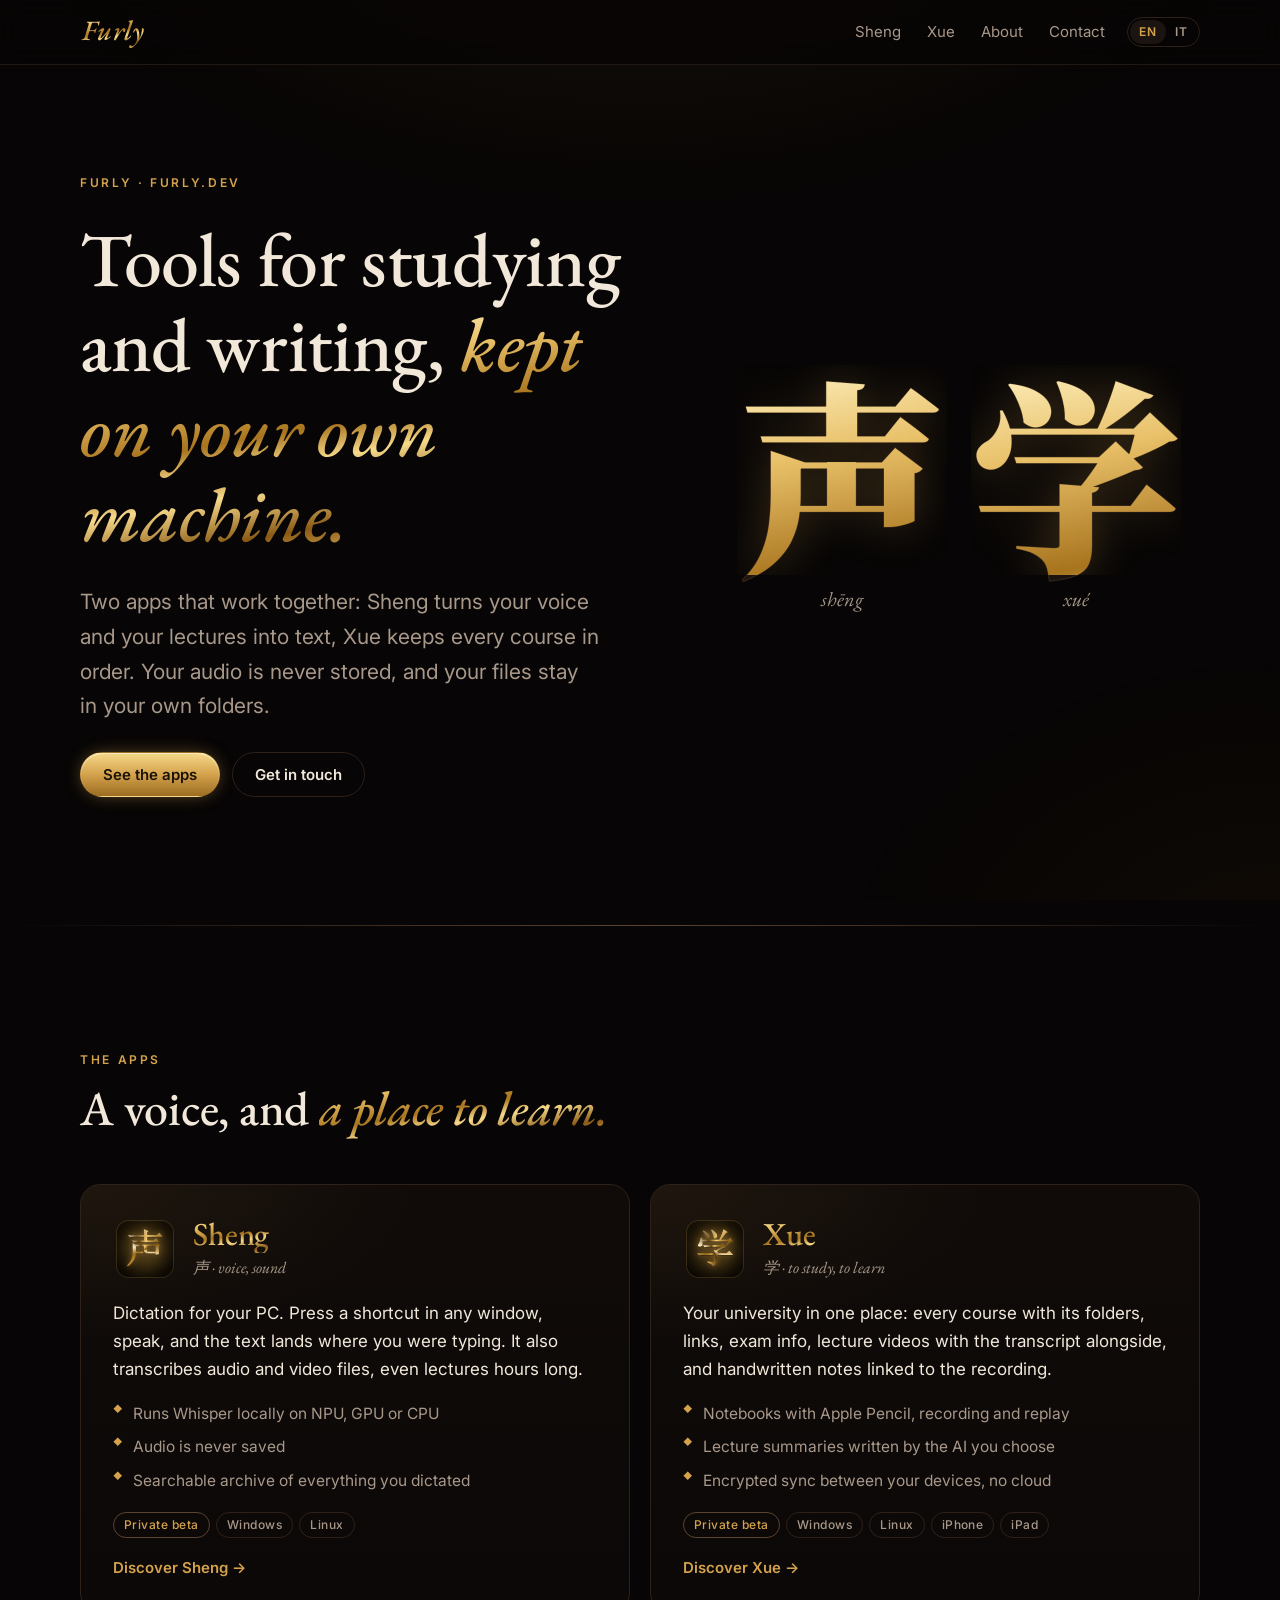
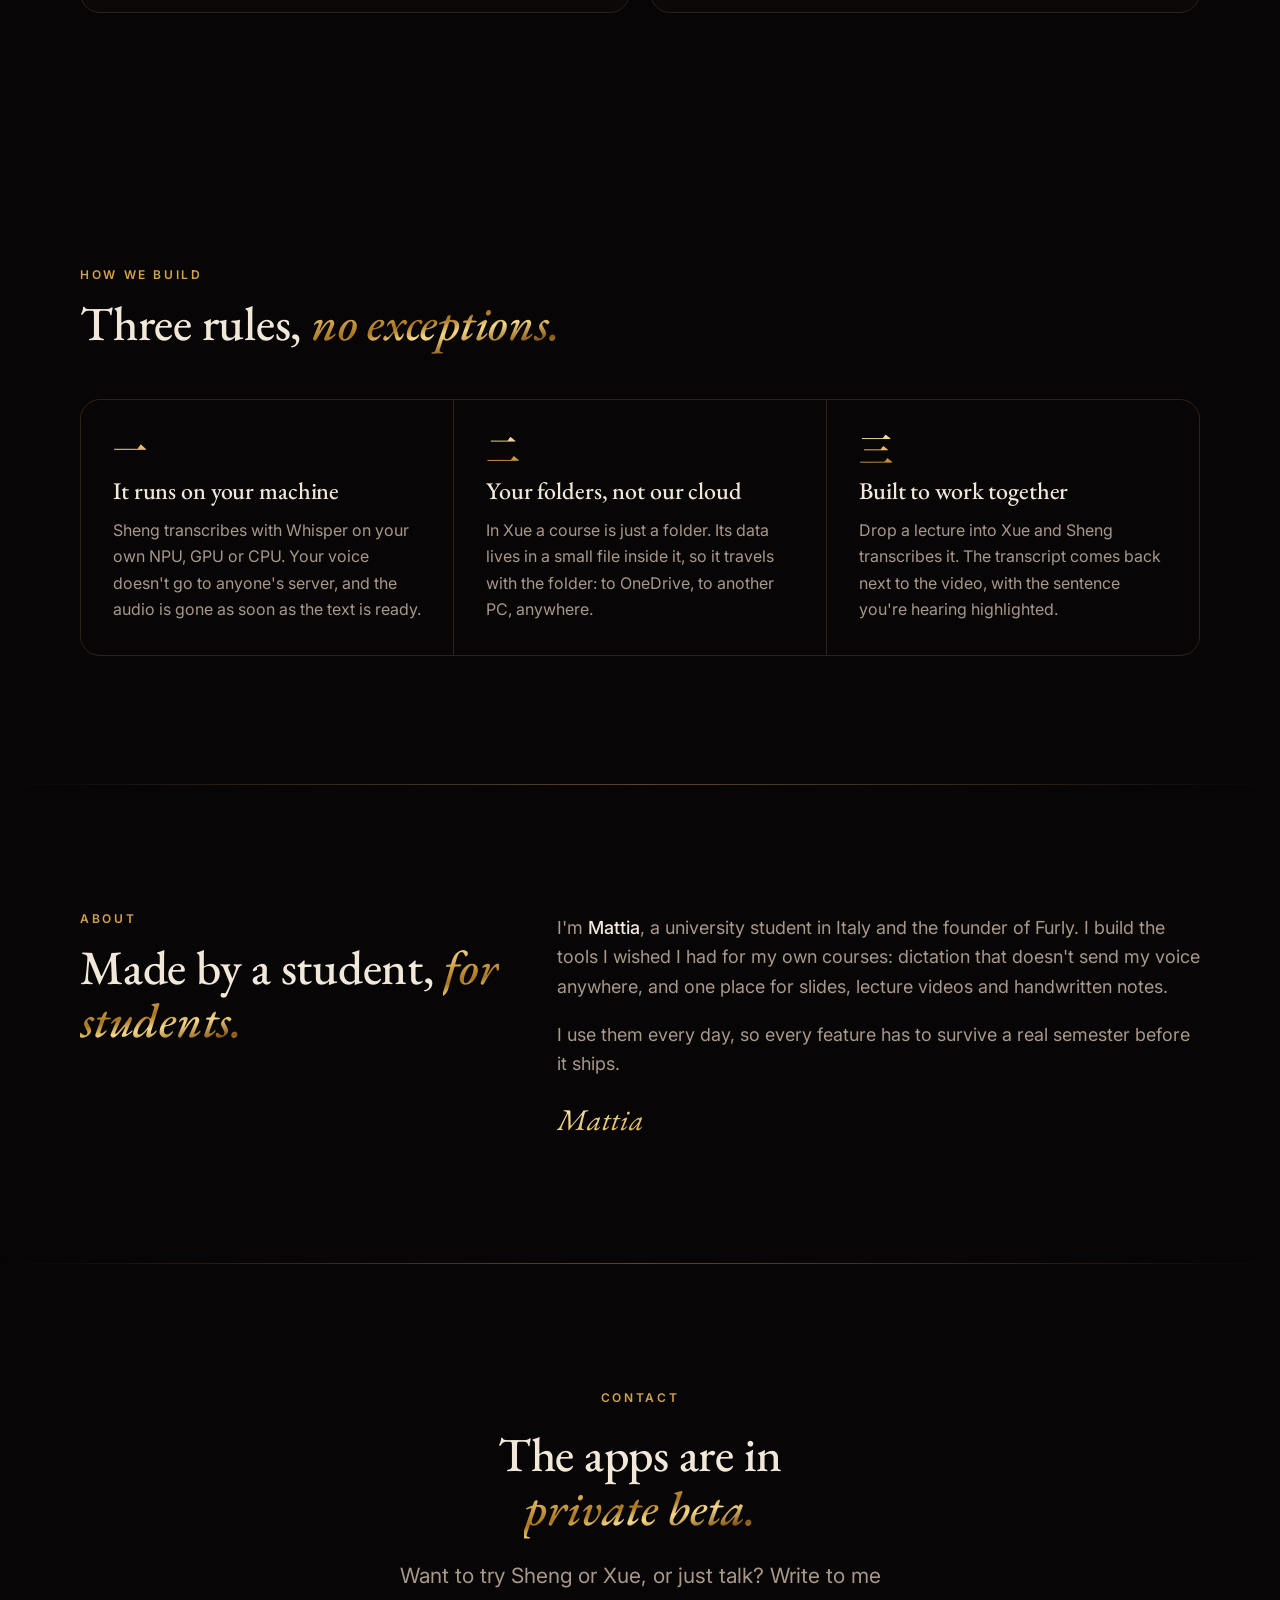
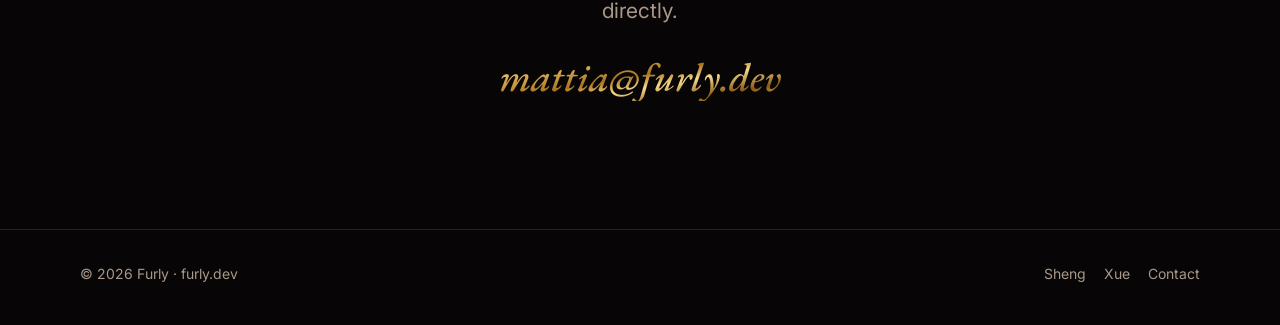
==== index.html @ 16280cc2 "Sito di Furly: home, Sheng e Xue in inglese e italiano, stile Lacca" ====
<!doctype html>
<html lang="en" data-lang="en"
  data-title-en="Furly — tools for studying and writing, on your own machine"
  data-title-it="Furly — strumenti per studiare e scrivere, sul tuo computer">
<head>
  <meta charset="utf-8">
  <meta name="viewport" content="width=device-width, initial-scale=1">
  <title>Furly — tools for studying and writing, on your own machine</title>
  <meta name="description" content="Furly makes Sheng, private dictation and transcription that runs on your PC, and Xue, one place for your university courses on computer, iPhone and iPad.">
  <link rel="canonical" href="https://furly.dev/">
  <meta name="theme-color" content="#070505">
  <meta property="og:type" content="website">
  <meta property="og:url" content="https://furly.dev/">
  <meta property="og:title" content="Furly">
  <meta property="og:description" content="Sheng and Xue: tools for studying and writing that stay on your own machine.">
  <link rel="icon" type="image/svg+xml" href="/assets/favicon.svg">
  <script>try{var l=localStorage.getItem('furly-lang')||((navigator.language||'').toLowerCase().indexOf('it')===0?'it':'en');document.documentElement.setAttribute('data-lang',l);document.documentElement.lang=l}catch(e){}</script>
  <link rel="preconnect" href="https://fonts.googleapis.com">
  <link rel="preconnect" href="https://fonts.gstatic.com" crossorigin>
  <link rel="stylesheet" href="https://fonts.googleapis.com/css2?family=EB+Garamond:ital,wght@0,400..600;1,400..600&family=Inter:wght@400;500;600&display=swap">
  <link rel="stylesheet" href="https://fonts.googleapis.com/css2?family=Noto+Serif+SC:wght@900&display=swap&text=%E5%A3%B0%E5%AD%A6%E9%BE%8D%E4%B8%80%E4%BA%8C%E4%B8%89%E5%9B%9B%E4%BA%94%E5%85%AD">
  <link rel="stylesheet" href="/assets/style.css">
</head>
<body>

<header class="nav">
  <div class="wrap">
    <a class="brand" href="/" data-egg aria-label="Furly"><span class="gold">Furly</span></a>
    <nav class="nav-links" aria-label="Main">
      <a href="/sheng/">Sheng</a>
      <a href="/xue/">Xue</a>
      <a class="hide-sm" href="#about"><span lang="en">About</span><span lang="it">Chi sono</span></a>
      <a class="hide-sm" href="#contact"><span lang="en">Contact</span><span lang="it">Contatti</span></a>
      <span class="lang" role="group" aria-label="Language">
        <button type="button" data-set="en" aria-pressed="true">EN</button>
        <button type="button" data-set="it" aria-pressed="false">IT</button>
      </span>
    </nav>
  </div>
</header>

<main>
  <section class="hero">
    <div class="wrap">
      <div class="hero-copy">
        <p class="eyebrow">Furly · furly.dev</p>
        <h1>
          <span lang="en">Tools for studying and writing, <em class="gold">kept on your own machine.</em></span>
          <span lang="it">Strumenti per studiare e scrivere, <em class="gold">che restano sul tuo computer.</em></span>
        </h1>
        <p class="lead">
          <span lang="en">Two apps that work together: Sheng turns your voice and your lectures into text, Xue keeps every course in order. Your audio is never stored, and your files stay in your own folders.</span>
          <span lang="it">Due app che lavorano insieme: Sheng trasforma la tua voce e le lezioni in testo, Xue tiene in ordine ogni corso. L'audio non viene mai salvato e i file restano nelle tue cartelle.</span>
        </p>
        <div class="actions">
          <a class="btn btn-gold" href="#apps"><span lang="en">See the apps</span><span lang="it">Guarda le app</span></a>
          <a class="btn" href="#contact"><span lang="en">Get in touch</span><span lang="it">Scrivimi</span></a>
        </div>
      </div>
      <div class="hero-art" aria-hidden="true">
        <div class="glyphs">
          <figure class="glyph-col"><div class="glyph" data-egg><span class="vessel">声</span><span class="liquid">声</span></div><figcaption>shēng</figcaption></figure>
          <figure class="glyph-col"><div class="glyph" data-egg><span class="vessel">学</span><span class="liquid">学</span></div><figcaption>xué</figcaption></figure>
        </div>
      </div>
    </div>
  </section>

  <hr class="rule">

  <section id="apps">
    <div class="wrap">
      <div class="section-head reveal">
        <p class="eyebrow"><span lang="en">The apps</span><span lang="it">Le app</span></p>
        <h2>
          <span lang="en">A voice, and <em class="gold">a place to learn.</em></span>
          <span lang="it">Una voce, e <em class="gold">un posto per imparare.</em></span>
        </h2>
      </div>

      <div class="products">
        <a class="card reveal" href="/sheng/">
          <div class="card-top">
            <img src="/assets/sheng.png" alt="" width="64" height="64">
            <div>
              <h3 class="gold">Sheng</h3>
              <span class="pinyin"><span lang="en">声 · voice, sound</span><span lang="it">声 · voce, suono</span></span>
            </div>
          </div>
          <p>
            <span lang="en">Dictation for your PC. Press a shortcut in any window, speak, and the text lands where you were typing. It also transcribes audio and video files, even lectures hours long.</span>
            <span lang="it">Dettatura per il PC. Premi una scorciatoia in qualsiasi finestra, parli, e il testo arriva dove stavi scrivendo. Trascrive anche file audio e video, persino lezioni di ore.</span>
          </p>
          <ul>
            <li><span lang="en">Runs Whisper locally on NPU, GPU or CPU</span><span lang="it">Whisper in locale, su NPU, GPU o CPU</span></li>
            <li><span lang="en">Audio is never saved</span><span lang="it">L'audio non viene mai salvato</span></li>
            <li><span lang="en">Searchable archive of everything you dictated</span><span lang="it">Archivio delle dettature, con la ricerca</span></li>
          </ul>
          <div class="tags"><span class="tag beta"><span lang="en">Private beta</span><span lang="it">Beta privata</span></span><span class="tag">Windows</span><span class="tag">Linux</span></div>
          <span class="more"><span lang="en">Discover Sheng →</span><span lang="it">Scopri Sheng →</span></span>
        </a>

        <a class="card reveal" href="/xue/">
          <div class="card-top">
            <img src="/assets/xue.png" alt="" width="64" height="64">
            <div>
              <h3 class="gold">Xue</h3>
              <span class="pinyin"><span lang="en">学 · to study, to learn</span><span lang="it">学 · studiare, imparare</span></span>
            </div>
          </div>
          <p>
            <span lang="en">Your university in one place: every course with its folders, links, exam info, lecture videos with the transcript alongside, and handwritten notes linked to the recording.</span>
            <span lang="it">L'università in un posto solo: ogni corso con le sue cartelle, i link, com'è fatto l'esame, le videolezioni con la trascrizione accanto e gli appunti a mano collegati alla registrazione.</span>
          </p>
          <ul>
            <li><span lang="en">Notebooks with Apple Pencil, recording and replay</span><span lang="it">Quaderni con Apple Pencil, registrazione e riascolto</span></li>
            <li><span lang="en">Lecture summaries written by the AI you choose</span><span lang="it">Riassunti delle lezioni scritti dall'IA che scegli</span></li>
            <li><span lang="en">Encrypted sync between your devices, no cloud</span><span lang="it">Sincronizzazione cifrata fra i dispositivi, senza cloud</span></li>
          </ul>
          <div class="tags"><span class="tag beta"><span lang="en">Private beta</span><span lang="it">Beta privata</span></span><span class="tag">Windows</span><span class="tag">Linux</span><span class="tag">iPhone</span><span class="tag">iPad</span></div>
          <span class="more"><span lang="en">Discover Xue →</span><span lang="it">Scopri Xue →</span></span>
        </a>
      </div>
    </div>
  </section>

  <section>
    <div class="wrap">
      <div class="section-head reveal">
        <p class="eyebrow"><span lang="en">How we build</span><span lang="it">Come le costruisco</span></p>
        <h2>
          <span lang="en">Three rules, <em class="gold">no exceptions.</em></span>
          <span lang="it">Tre regole, <em class="gold">senza eccezioni.</em></span>
        </h2>
      </div>
      <div class="pillars reveal">
        <div class="pillar">
          <span class="num gold">一</span>
          <h3><span lang="en">It runs on your machine</span><span lang="it">Gira sul tuo computer</span></h3>
          <p>
            <span lang="en">Sheng transcribes with Whisper on your own NPU, GPU or CPU. Your voice doesn't go to anyone's server, and the audio is gone as soon as the text is ready.</span>
            <span lang="it">Sheng trascrive con Whisper sulla tua NPU, GPU o CPU. La tua voce non va sul server di nessuno e l'audio sparisce appena il testo è pronto.</span>
          </p>
        </div>
        <div class="pillar">
          <span class="num gold">二</span>
          <h3><span lang="en">Your folders, not our cloud</span><span lang="it">Le tue cartelle, non il nostro cloud</span></h3>
          <p>
            <span lang="en">In Xue a course is just a folder. Its data lives in a small file inside it, so it travels with the folder: to OneDrive, to another PC, anywhere.</span>
            <span lang="it">In Xue un corso è semplicemente una cartella. I suoi dati stanno in un piccolo file al suo interno e viaggiano con lei: su OneDrive, su un altro PC, ovunque.</span>
          </p>
        </div>
        <div class="pillar">
          <span class="num gold">三</span>
          <h3><span lang="en">Built to work together</span><span lang="it">Fatte per lavorare insieme</span></h3>
          <p>
            <span lang="en">Drop a lecture into Xue and Sheng transcribes it. The transcript comes back next to the video, with the sentence you're hearing highlighted.</span>
            <span lang="it">Metti una lezione in Xue e Sheng la trascrive. La trascrizione torna accanto al video, con la frase che stai ascoltando evidenziata.</span>
          </p>
        </div>
      </div>
    </div>
  </section>

  <hr class="rule">

  <section id="about" class="about">
    <div class="wrap">
      <div class="section-head reveal" style="margin:0">
        <p class="eyebrow"><span lang="en">About</span><span lang="it">Chi sono</span></p>
        <h2>
          <span lang="en">Made by a student, <em class="gold">for students.</em></span>
          <span lang="it">Fatte da uno studente, <em class="gold">per gli studenti.</em></span>
        </h2>
      </div>
      <div class="about-text reveal">
        <p>
          <span lang="en">I'm <strong>Mattia</strong>, a university student in Italy and the founder of Furly. I build the tools I wished I had for my own courses: dictation that doesn't send my voice anywhere, and one place for slides, lecture videos and handwritten notes.</span>
          <span lang="it">Sono <strong>Mattia</strong>, studente universitario e fondatore di Furly. Costruisco gli strumenti che avrei voluto avere per i miei corsi: una dettatura che non manda la mia voce da nessuna parte, e un posto unico per slide, videolezioni e appunti a mano.</span>
        </p>
        <p>
          <span lang="en">I use them every day, so every feature has to survive a real semester before it ships.</span>
          <span lang="it">Le uso ogni giorno, quindi ogni funzione deve superare un semestre vero prima di uscire.</span>
        </p>
        <p class="signature gold">Mattia</p>
      </div>
    </div>
  </section>

  <hr class="rule">

  <section id="contact" class="contact">
    <div class="wrap reveal">
      <p class="eyebrow"><span lang="en">Contact</span><span lang="it">Contatti</span></p>
      <h2>
        <span lang="en">The apps are in <em class="gold">private beta.</em></span>
        <span lang="it">Le app sono in <em class="gold">beta privata.</em></span>
      </h2>
      <p class="lead" style="margin-inline:auto">
        <span lang="en">Want to try Sheng or Xue, or just talk? Write to me directly.</span>
        <span lang="it">Vuoi provare Sheng o Xue, o solo parlarne? Scrivimi direttamente.</span>
      </p>
      <a class="mail gold" href="mailto:mattia@furly.dev">mattia@furly.dev</a>
    </div>
  </section>
</main>

<footer>
  <div class="wrap">
    <span>© 2026 Furly · furly.dev</span>
    <nav aria-label="Footer">
      <a href="/sheng/">Sheng</a>
      <a href="/xue/">Xue</a>
      <a href="mailto:mattia@furly.dev"><span lang="en">Contact</span><span lang="it">Contatti</span></a>
    </nav>
  </div>
</footer>

<div class="egg" id="egg" role="dialog" aria-label="Easter egg">
  <blockquote>
    <span class="dragon gold">龍</span>
    <span class="gold">You met me at a very Chinese time in my life.</span>
  </blockquote>
</div>

<script src="/assets/site.js" defer></script>
</body>
</html>
---- assets/style.css ----
/* Furly — lacca nera e foglia d'oro (dal tema "Lacca" di Loong, Sheng e Xue). */

:root {
  --canvas: #070505;
  --surface: #100b09;
  --elevated: #1c1410;
  --line: #2e211a;
  --fg: #f1e8da;
  --muted: #a8988a;
  --accent: #d4a24c;
  --gold: linear-gradient(170deg, #fff3c4 0%, #e8c068 22%, #a8741e 48%, #f6d98a 62%, #8a5a14 82%, #e8c068 100%);
  --gold-btn: linear-gradient(180deg, #f6d98a 0%, #d4a24c 50%, #9c6c22 100%);
  --serif: 'EB Garamond', Garamond, 'Times New Roman', serif;
  --sans: 'Inter', system-ui, -apple-system, 'Segoe UI', sans-serif;
  --han: 'Noto Serif SC', 'SimSun', serif;
  --wrap: 1120px;
  color-scheme: dark;
}

*, *::before, *::after { box-sizing: border-box; }
html { scroll-behavior: smooth; -webkit-text-size-adjust: 100%; }
body {
  margin: 0;
  background: var(--canvas);
  color: var(--fg);
  font: 400 17px/1.65 var(--sans);
  -webkit-font-smoothing: antialiased;
  overflow-x: hidden;
}
/* Riflesso della lacca: un alone caldo in alto, quasi niente. */
body::before {
  content: '';
  position: fixed;
  inset: 0;
  z-index: -1;
  pointer-events: none;
  background:
    radial-gradient(60rem 36rem at 50% -12rem, rgba(212, 162, 76, 0.10), transparent 70%),
    radial-gradient(40rem 30rem at 100% 110%, rgba(138, 90, 20, 0.08), transparent 70%);
}
::selection { background: rgba(212, 162, 76, 0.35); color: #fff; }
img { max-width: 100%; display: block; }
a { color: inherit; }
:focus-visible { outline: 2px solid var(--accent); outline-offset: 3px; border-radius: 4px; }

/* Lingua: si vede solo quella scelta. */
html[data-lang='en'] body [lang='it'],
html[data-lang='it'] body [lang='en'] { display: none !important; }

.wrap { width: min(var(--wrap), 100% - 32px); margin-inline: auto; }

.gold {
  background: var(--gold);
  -webkit-background-clip: text;
  background-clip: text;
  color: transparent;
}

/* ───────── Barra ───────── */
.nav {
  position: sticky;
  top: 0;
  z-index: 20;
  background: rgba(7, 5, 5, 0.78);
  backdrop-filter: blur(12px);
  -webkit-backdrop-filter: blur(12px);
  border-bottom: 1px solid rgba(46, 33, 26, 0.7);
}
.nav .wrap { display: flex; align-items: center; justify-content: space-between; gap: 16px; height: 64px; }
.brand {
  display: inline-flex;
  align-items: center;
  gap: 10px;
  text-decoration: none;
  font: italic 500 28px/1 var(--serif);
  letter-spacing: 0.01em;
  user-select: none;
}
.brand .gold { padding: 0 2px 4px; }
.nav-links { display: flex; align-items: center; gap: 6px; }
.nav-links a {
  text-decoration: none;
  color: var(--muted);
  font-size: 15px;
  padding: 6px 10px;
  border-radius: 8px;
  transition: color 0.2s;
}
.nav-links a:hover, .nav-links a[aria-current='page'] { color: var(--fg); }
.lang {
  display: inline-flex;
  border: 1px solid var(--line);
  border-radius: 999px;
  padding: 2px;
  margin-left: 6px;
}
.lang button {
  all: unset;
  cursor: pointer;
  font: 600 12px/1 var(--sans);
  letter-spacing: 0.08em;
  color: var(--muted);
  padding: 6px 9px;
  border-radius: 999px;
}
.lang button[aria-pressed='true'] { background: var(--elevated); color: var(--accent); }
@media (max-width: 640px) {
  .nav-links a.hide-sm { display: none; }
}

/* ───────── Tipografia ───────── */
h1, h2, h3 { font-family: var(--serif); font-weight: 500; line-height: 1.12; margin: 0; letter-spacing: -0.005em; }
h1 { font-size: clamp(40px, 6.4vw, 76px); }
h2 { font-size: clamp(32px, 4.2vw, 48px); }
h3 { font-size: 24px; }
h1 em, h2 em { font-style: italic; }
p { margin: 0; }
.eyebrow {
  font: 600 12px/1 var(--sans);
  letter-spacing: 0.22em;
  text-transform: uppercase;
  color: var(--accent);
}
.lead { font-size: clamp(18px, 2vw, 21px); color: var(--muted); max-width: 40ch; }
.muted { color: var(--muted); }

/* ───────── Pulsanti ───────── */
.btn {
  display: inline-flex;
  align-items: center;
  gap: 8px;
  text-decoration: none;
  font: 600 15px/1 var(--sans);
  padding: 14px 22px;
  border-radius: 999px;
  border: 1px solid var(--line);
  color: var(--fg);
  transition: filter 0.2s, border-color 0.2s, transform 0.2s;
}
.btn:hover { border-color: #5a4330; transform: translateY(-1px); }
.btn-gold {
  background: var(--gold-btn);
  color: #1a1206;
  border-color: transparent;
  box-shadow: inset 0 1px 0 rgba(255, 255, 255, 0.5), 0 0 18px -4px rgba(212, 162, 76, 0.6);
}
.btn-gold:hover { filter: brightness(1.08); }
.actions { display: flex; flex-wrap: wrap; gap: 12px; }

/* ───────── Sezioni ───────── */
section { padding: clamp(72px, 10vw, 128px) 0; }
.section-head { display: grid; gap: 16px; margin-bottom: 48px; max-width: 720px; }
.rule {
  height: 1px;
  border: 0;
  margin: 0;
  background: linear-gradient(90deg, transparent, var(--line) 20%, #5a4330 50%, var(--line) 80%, transparent);
}

/* ───────── Hero ───────── */
.hero { padding-top: clamp(56px, 9vw, 112px); }
.hero .wrap { display: grid; grid-template-columns: 1.1fr 0.9fr; gap: 48px; align-items: center; }
.hero-copy { display: grid; gap: 28px; }
@media (max-width: 860px) {
  .hero .wrap { grid-template-columns: 1fr; }
  .hero-art { order: -1; }
}

/* Carattere d'oro liquido: parte vuoto e si riempie dal basso, come il 坤 all'avvio di Kun. */
@property --fill {
  syntax: '<percentage>';
  inherits: false;
  initial-value: 0%;
}
.glyphs { display: flex; justify-content: center; gap: clamp(8px, 2vw, 24px); }
.glyph {
  position: relative;
  font: 900 clamp(120px, 17vw, 210px)/1 var(--han);
  cursor: default;
  user-select: none;
}
.glyph .vessel {
  color: #1c1410;
  -webkit-text-stroke: 1px #3a2a1c;
}
.glyph .liquid {
  position: absolute;
  inset: 0;
  background: linear-gradient(170deg, #fff3c4 0%, #e8c068 18%, #a8741e 38%, #f6d98a 52%, #8a5a14 68%, #e8c068 84%, #fff3c4 100%);
  background-size: 100% 260%;
  -webkit-background-clip: text;
  background-clip: text;
  color: transparent;
  filter: drop-shadow(0 0 22px rgba(212, 162, 76, 0.28));
  -webkit-mask-image: linear-gradient(to top, #000 var(--fill), transparent calc(var(--fill) + 5%));
  mask-image: linear-gradient(to top, #000 var(--fill), transparent calc(var(--fill) + 5%));
  animation: fill 2.6s cubic-bezier(0.45, 0, 0.2, 1) forwards, ripple 7s ease-in-out infinite alternate;
}
.glyph-col:nth-child(2) .liquid { animation-delay: 0.35s, 0.35s; }
@keyframes fill { to { --fill: 105%; } }
@keyframes ripple { from { background-position: 0 0; } to { background-position: 0 100%; } }
.glyph-col { margin: 0; display: grid; justify-items: center; gap: 14px; }
.glyph-col figcaption { font: italic 20px/1 var(--serif); color: var(--muted); }

/* ───────── Prodotti ───────── */
.products { display: grid; grid-template-columns: repeat(2, 1fr); gap: 20px; }
@media (max-width: 760px) { .products { grid-template-columns: 1fr; } }
.card {
  position: relative;
  display: grid;
  gap: 18px;
  padding: 32px;
  border-radius: 20px;
  background: linear-gradient(180deg, var(--surface), #0b0807);
  border: 1px solid var(--line);
  text-decoration: none;
  transition: border-color 0.3s, transform 0.3s;
  overflow: hidden;
}
.card::after {
  content: '';
  position: absolute;
  inset: 0;
  pointer-events: none;
  background: radial-gradient(30rem 14rem at 0% 0%, rgba(212, 162, 76, 0.08), transparent 70%);
}
.card:hover { border-color: #5a4330; transform: translateY(-3px); }
.card-top { display: flex; align-items: center; gap: 16px; }
.card-top img { width: 64px; height: 64px; }
.card h3 { font-size: 32px; }
.card .pinyin { font: italic 16px/1 var(--serif); color: var(--muted); }
.card ul { margin: 0; padding: 0; list-style: none; display: grid; gap: 8px; color: var(--muted); font-size: 15.5px; }
.card li { padding-left: 20px; position: relative; }
.card li::before { content: '◆'; position: absolute; left: 0; top: 1px; font-size: 9px; color: var(--accent); }
.card .more { color: var(--accent); font-weight: 600; font-size: 15px; }
.tags { display: flex; flex-wrap: wrap; gap: 6px; }
.tag {
  font: 500 12px/1 var(--sans);
  letter-spacing: 0.04em;
  color: var(--muted);
  border: 1px solid var(--line);
  border-radius: 999px;
  padding: 6px 10px;
}
.tag.beta { color: var(--accent); border-color: #5a4330; }

/* ───────── Principi ───────── */
.pillars { display: grid; grid-template-columns: repeat(3, 1fr); gap: 1px; background: var(--line); border: 1px solid var(--line); border-radius: 20px; overflow: hidden; }
@media (max-width: 860px) { .pillars { grid-template-columns: 1fr; } }
.pillar { background: var(--canvas); padding: 32px; display: grid; gap: 12px; align-content: start; }
.pillar .num { font: 900 34px/1 var(--han); }
.pillar p { color: var(--muted); font-size: 16px; }

/* ───────── Chi sono ───────── */
.about .wrap { display: grid; grid-template-columns: 0.8fr 1.2fr; gap: 48px; align-items: start; }
@media (max-width: 860px) { .about .wrap { grid-template-columns: 1fr; } }
.about-text { display: grid; gap: 18px; font-size: 18px; color: var(--muted); }
.about-text strong { color: var(--fg); font-weight: 500; }
.signature { font: italic 30px/1 var(--serif); margin-top: 8px; }

/* ───────── Contatto ───────── */
.contact { text-align: center; }
.contact .wrap { display: grid; justify-items: center; gap: 24px; }
.contact h2 { max-width: 16ch; }
.mail { font: italic 500 clamp(26px, 4vw, 40px)/1.2 var(--serif); text-decoration: none; overflow-wrap: anywhere; }
.mail:hover { filter: brightness(1.15); }

/* ───────── Pagine delle app ───────── */
.app-hero .wrap { display: grid; grid-template-columns: auto 1fr; gap: 40px; align-items: center; }
.app-hero img.icon { width: clamp(120px, 18vw, 200px); filter: drop-shadow(0 20px 40px rgba(0, 0, 0, 0.6)); }
.app-hero .copy { display: grid; gap: 22px; }
@media (max-width: 720px) { .app-hero .wrap { grid-template-columns: 1fr; } }
.features { display: grid; grid-template-columns: repeat(3, 1fr); gap: 20px; }
@media (max-width: 960px) { .features { grid-template-columns: repeat(2, 1fr); } }
@media (max-width: 620px) { .features { grid-template-columns: 1fr; } }
.feature {
  padding: 28px;
  border-radius: 18px;
  border: 1px solid var(--line);
  background: var(--surface);
  display: grid;
  gap: 10px;
  align-content: start;
}
.feature h3 { font-size: 22px; }
.feature p { color: var(--muted); font-size: 15.5px; }
.feature .mark { font: 900 22px/1 var(--han); color: var(--accent); }
kbd {
  font: 600 13px/1 var(--sans);
  padding: 3px 7px;
  border-radius: 6px;
  border: 1px solid #5a4330;
  border-bottom-width: 2px;
  background: var(--elevated);
  color: var(--fg);
  white-space: nowrap;
}

.table-wrap { overflow-x: auto; border: 1px solid var(--line); border-radius: 16px; }
table { width: 100%; border-collapse: collapse; font-size: 15.5px; min-width: 520px; }
th, td { text-align: left; padding: 16px 20px; border-bottom: 1px solid var(--line); vertical-align: top; }
tr:last-child td { border-bottom: 0; }
th { font: 600 12px/1 var(--sans); letter-spacing: 0.14em; text-transform: uppercase; color: var(--accent); background: var(--surface); }
td:first-child { color: var(--fg); font-weight: 500; white-space: nowrap; }
td { color: var(--muted); }

.split { display: grid; grid-template-columns: 1fr 1fr; gap: 48px; align-items: center; }
@media (max-width: 860px) { .split { grid-template-columns: 1fr; } }
.steps { margin: 0; padding: 0; list-style: none; display: grid; gap: 20px; counter-reset: s; }
.steps li { display: grid; grid-template-columns: 44px 1fr; gap: 14px; color: var(--muted); }
.steps li::before {
  counter-increment: s;
  content: counter(s);
  font: italic 30px/1 var(--serif);
  color: var(--accent);
}
.steps strong { color: var(--fg); font-weight: 500; }
.stat { display: grid; gap: 6px; padding: 28px; border-left: 1px solid #5a4330; }
.stat .big { font: 500 clamp(44px, 6vw, 64px)/1 var(--serif); }
.stat p { color: var(--muted); font-size: 15.5px; }
.stats { display: grid; grid-template-columns: repeat(3, 1fr); gap: 20px; }
@media (max-width: 760px) { .stats { grid-template-columns: 1fr; } }

.platforms { display: flex; flex-wrap: wrap; gap: 10px; }

.next-app {
  display: flex;
  align-items: center;
  justify-content: space-between;
  gap: 20px;
  padding: 28px 32px;
  border: 1px solid var(--line);
  border-radius: 20px;
  text-decoration: none;
  background: var(--surface);
  transition: border-color 0.3s;
}
.next-app:hover { border-color: #5a4330; }
.next-app img { width: 56px; height: 56px; }
.next-app .l { display: flex; align-items: center; gap: 16px; }
.next-app h3 { font-size: 26px; }

/* ───────── Piè di pagina ───────── */
footer { border-top: 1px solid var(--line); padding: 32px 0 40px; color: var(--muted); font-size: 14px; }
footer .wrap { display: flex; flex-wrap: wrap; gap: 16px; justify-content: space-between; align-items: center; }
footer a { text-decoration: none; }
footer a:hover { color: var(--fg); }
footer nav { display: flex; gap: 18px; }

/* ───────── Easter egg ───────── */
.egg {
  position: fixed;
  inset: 0;
  z-index: 50;
  display: grid;
  place-items: center;
  padding: 24px;
  background: rgba(7, 5, 5, 0.94);
  backdrop-filter: blur(6px);
  opacity: 0;
  pointer-events: none;
  transition: opacity 0.6s;
  cursor: pointer;
}
.egg.show { opacity: 1; pointer-events: auto; }
.egg blockquote {
  margin: 0;
  max-width: 14ch;
  text-align: center;
  font: italic 500 clamp(40px, 7vw, 88px)/1.08 var(--serif);
  font-feature-settings: 'swsh' 1;
}
.egg .dragon { display: block; font: 900 clamp(64px, 10vw, 120px)/1 var(--han); margin-bottom: 24px; }

/* Comparsa al primo scorrimento. */
.reveal { opacity: 0; transform: translateY(16px); transition: opacity 0.8s ease, transform 0.8s ease; }
.reveal.in { opacity: 1; transform: none; }

@media (prefers-reduced-motion: reduce) {
  html { scroll-behavior: auto; }
  .glyph .liquid { animation: none; --fill: 105%; -webkit-mask-image: none; mask-image: none; }
  .reveal { opacity: 1; transform: none; transition: none; }
  .card, .btn { transition: none; }
}
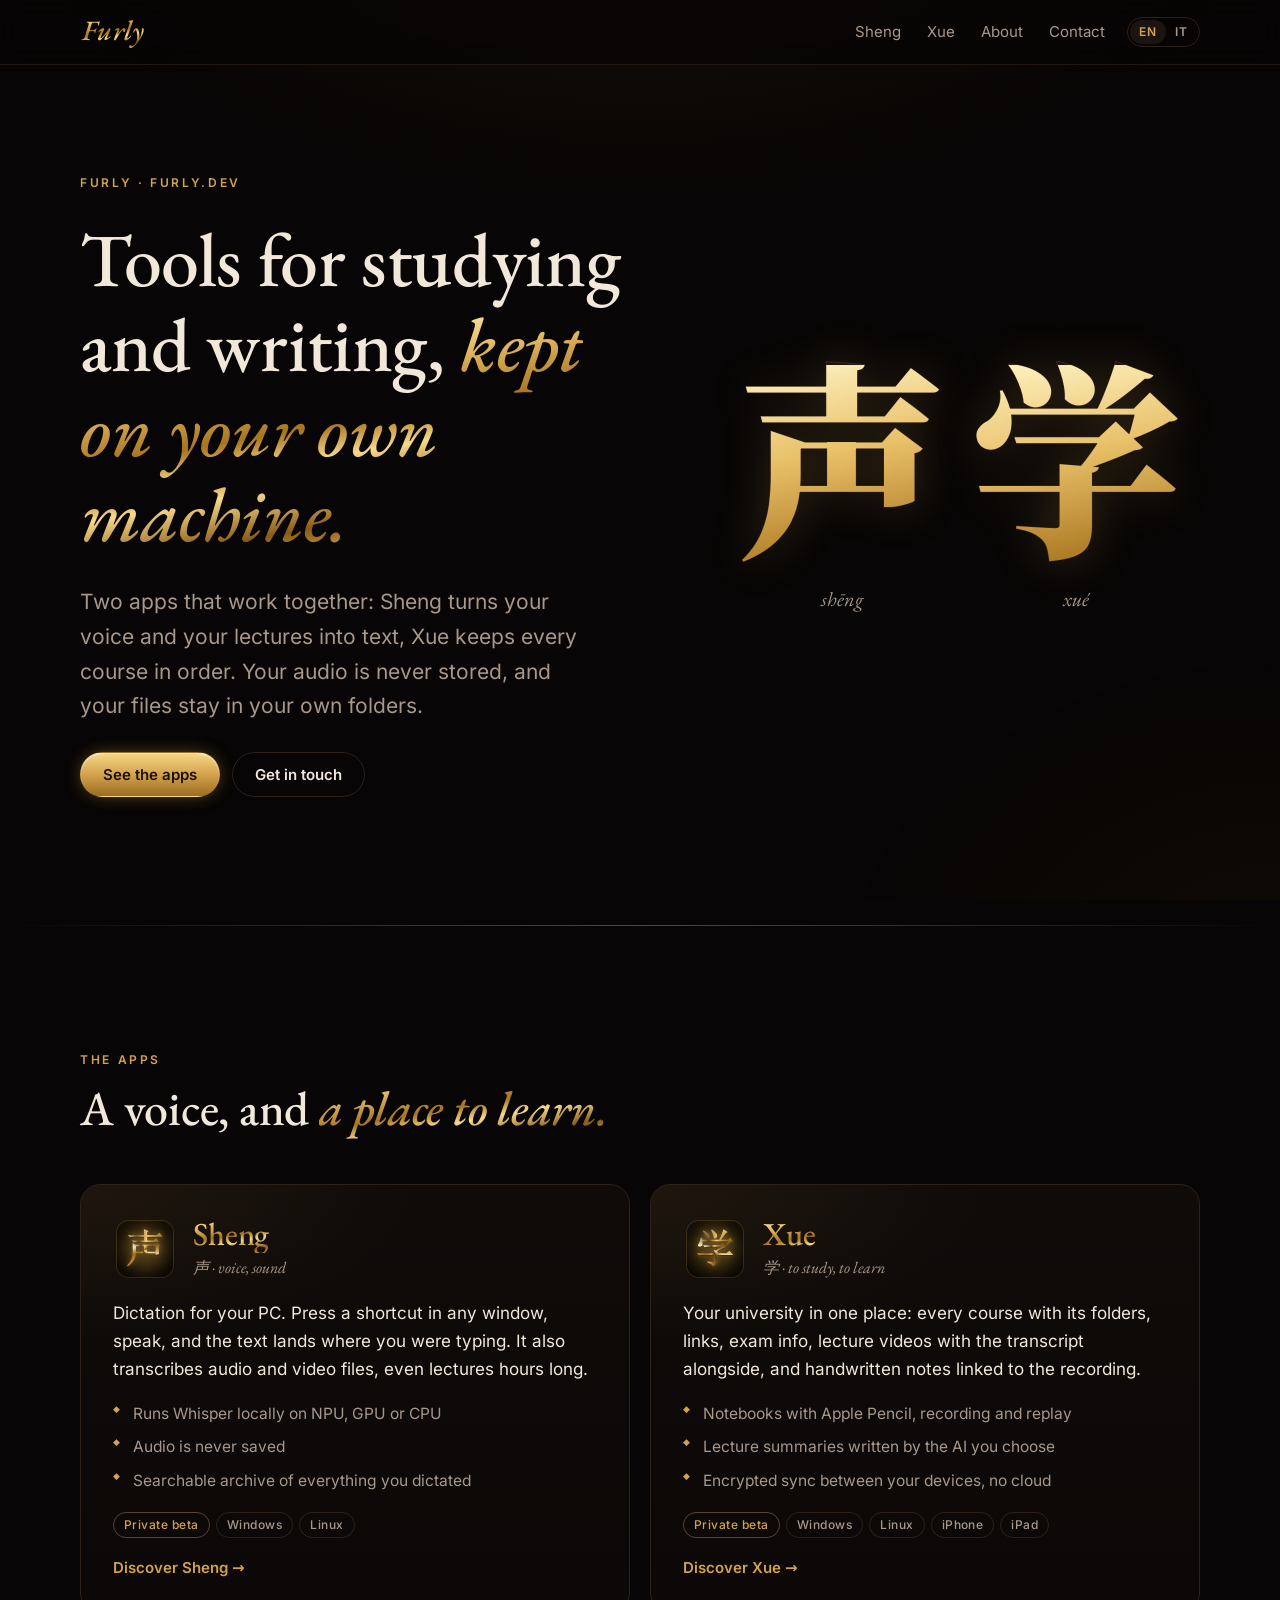
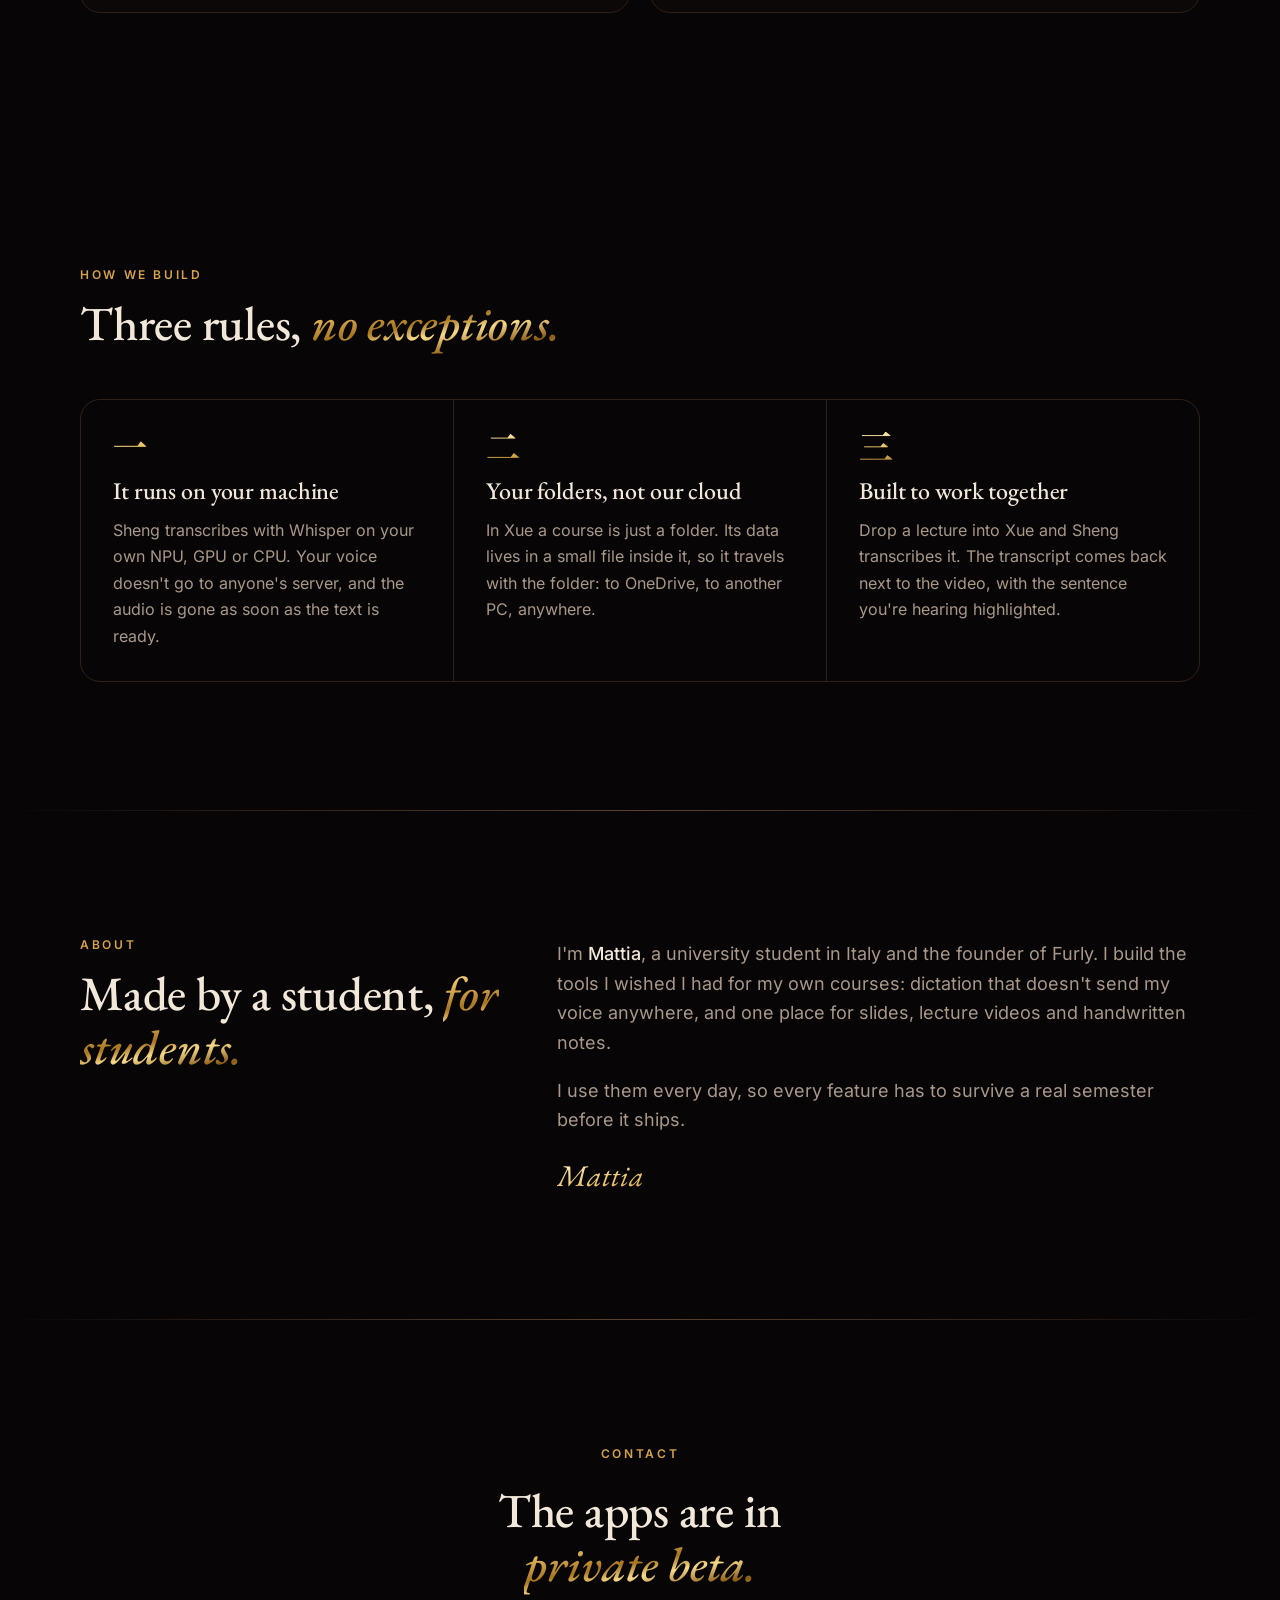
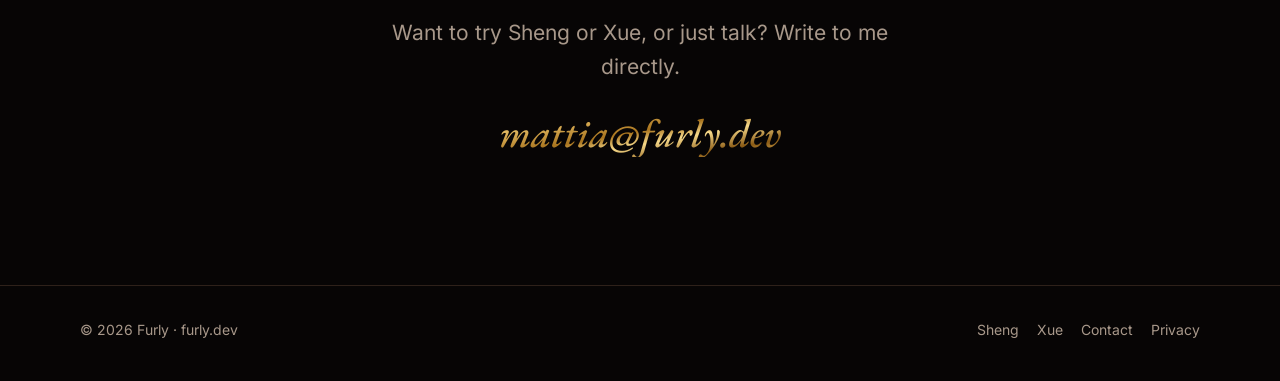
==== commit 6e426571: "Informativa privacy in inglese e italiano, font ospitati sul sito invece di Google Fonts, Content-Se" ====
--- a/index.html
+++ b/index.html
@@ -15,10 +15,7 @@
   <meta property="og:description" content="Sheng and Xue: tools for studying and writing that stay on your own machine.">
   <link rel="icon" type="image/svg+xml" href="/assets/favicon.svg">
   <script>try{var l=localStorage.getItem('furly-lang')||((navigator.language||'').toLowerCase().indexOf('it')===0?'it':'en');document.documentElement.setAttribute('data-lang',l);document.documentElement.lang=l}catch(e){}</script>
-  <link rel="preconnect" href="https://fonts.googleapis.com">
-  <link rel="preconnect" href="https://fonts.gstatic.com" crossorigin>
-  <link rel="stylesheet" href="https://fonts.googleapis.com/css2?family=EB+Garamond:ital,wght@0,400..600;1,400..600&family=Inter:wght@400;500;600&display=swap">
-  <link rel="stylesheet" href="https://fonts.googleapis.com/css2?family=Noto+Serif+SC:wght@900&display=swap&text=%E5%A3%B0%E5%AD%A6%E9%BE%8D%E4%B8%80%E4%BA%8C%E4%B8%89%E5%9B%9B%E4%BA%94%E5%85%AD">
+  <link rel="stylesheet" href="/assets/fonts.css">
   <link rel="stylesheet" href="/assets/style.css">
 </head>
 <body>
@@ -212,6 +209,7 @@
       <a href="/sheng/">Sheng</a>
       <a href="/xue/">Xue</a>
       <a href="mailto:mattia@furly.dev"><span lang="en">Contact</span><span lang="it">Contatti</span></a>
+      <a href="/privacy/">Privacy</a>
     </nav>
   </div>
 </footer>
--- a/assets/fonts.css
+++ b/assets/fonts.css
@@ -0,0 +1,60 @@
+/* Font ospitati su furly.dev, nessuna richiesta a Google.
+   EB Garamond, Inter e Noto Serif SC: SIL Open Font License 1.1.
+   Noto Serif SC contiene solo i caratteri usati nel sito: 声 学 龍 一 二 三 四 五 六. */
+
+@font-face {
+  font-family: 'EB Garamond';
+  font-style: normal;
+  font-weight: 400 600;
+  font-display: swap;
+  src: url(/assets/fonts/ebgaramond-latin-ext.woff2) format('woff2');
+  unicode-range: U+0100-02BA, U+02BD-02C5, U+02C7-02CC, U+02CE-02D7, U+02DD-02FF, U+0304, U+0308, U+0329, U+1D00-1DBF, U+1E00-1E9F, U+1EF2-1EFF, U+2020, U+20A0-20AB, U+20AD-20C4, U+2113, U+2C60-2C7F, U+A720-A7FF;
+}
+@font-face {
+  font-family: 'EB Garamond';
+  font-style: normal;
+  font-weight: 400 600;
+  font-display: swap;
+  src: url(/assets/fonts/ebgaramond-latin.woff2) format('woff2');
+  unicode-range: U+0000-00FF, U+0131, U+0152-0153, U+02BB-02BC, U+02C6, U+02DA, U+02DC, U+0304, U+0308, U+0329, U+2000-206F, U+20AC, U+2122, U+2191, U+2193, U+2212, U+2215, U+FEFF, U+FFFD;
+}
+@font-face {
+  font-family: 'EB Garamond';
+  font-style: italic;
+  font-weight: 400 600;
+  font-display: swap;
+  src: url(/assets/fonts/ebgaramond-italic-latin-ext.woff2) format('woff2');
+  unicode-range: U+0100-02BA, U+02BD-02C5, U+02C7-02CC, U+02CE-02D7, U+02DD-02FF, U+0304, U+0308, U+0329, U+1D00-1DBF, U+1E00-1E9F, U+1EF2-1EFF, U+2020, U+20A0-20AB, U+20AD-20C4, U+2113, U+2C60-2C7F, U+A720-A7FF;
+}
+@font-face {
+  font-family: 'EB Garamond';
+  font-style: italic;
+  font-weight: 400 600;
+  font-display: swap;
+  src: url(/assets/fonts/ebgaramond-italic-latin.woff2) format('woff2');
+  unicode-range: U+0000-00FF, U+0131, U+0152-0153, U+02BB-02BC, U+02C6, U+02DA, U+02DC, U+0304, U+0308, U+0329, U+2000-206F, U+20AC, U+2122, U+2191, U+2193, U+2212, U+2215, U+FEFF, U+FFFD;
+}
+@font-face {
+  font-family: 'Inter';
+  font-style: normal;
+  font-weight: 400 600;
+  font-display: swap;
+  src: url(/assets/fonts/inter-latin-ext.woff2) format('woff2');
+  unicode-range: U+0100-02BA, U+02BD-02C5, U+02C7-02CC, U+02CE-02D7, U+02DD-02FF, U+0304, U+0308, U+0329, U+1D00-1DBF, U+1E00-1E9F, U+1EF2-1EFF, U+2020, U+20A0-20AB, U+20AD-20C4, U+2113, U+2C60-2C7F, U+A720-A7FF;
+}
+@font-face {
+  font-family: 'Inter';
+  font-style: normal;
+  font-weight: 400 600;
+  font-display: swap;
+  src: url(/assets/fonts/inter-latin.woff2) format('woff2');
+  unicode-range: U+0000-00FF, U+0131, U+0152-0153, U+02BB-02BC, U+02C6, U+02DA, U+02DC, U+0304, U+0308, U+0329, U+2000-206F, U+20AC, U+2122, U+2191, U+2193, U+2212, U+2215, U+FEFF, U+FFFD;
+}
+@font-face {
+  font-family: 'Noto Serif SC';
+  font-style: normal;
+  font-weight: 900;
+  font-display: swap;
+  src: url(/assets/fonts/notoserifsc-han.woff2) format('woff2');
+  unicode-range: U+4E00, U+4E09, U+4E8C, U+4E94, U+516D, U+56DB, U+58F0, U+5B66, U+9F8D;
+}
--- a/assets/style.css
+++ b/assets/style.css
@@ -175,6 +175,7 @@
 .glyphs { display: flex; justify-content: center; gap: clamp(8px, 2vw, 24px); }
 .glyph {
   position: relative;
+  filter: drop-shadow(0 0 22px rgba(212, 162, 76, 0.22));
   font: 900 clamp(120px, 17vw, 210px)/1 var(--han);
   cursor: default;
   user-select: none;
@@ -191,7 +192,6 @@
   -webkit-background-clip: text;
   background-clip: text;
   color: transparent;
-  filter: drop-shadow(0 0 22px rgba(212, 162, 76, 0.28));
   -webkit-mask-image: linear-gradient(to top, #000 var(--fill), transparent calc(var(--fill) + 5%));
   mask-image: linear-gradient(to top, #000 var(--fill), transparent calc(var(--fill) + 5%));
   animation: fill 2.6s cubic-bezier(0.45, 0, 0.2, 1) forwards, ripple 7s ease-in-out infinite alternate;
@@ -382,3 +382,15 @@
   .reveal { opacity: 1; transform: none; transition: none; }
   .card, .btn { transition: none; }
 }
+
+/* ───────── Pagine di testo (privacy) ───────── */
+.legal { max-width: 720px; padding-top: clamp(48px, 8vw, 96px); }
+.legal h1 { font-size: clamp(40px, 6vw, 64px); margin-bottom: 12px; }
+.legal h2 { font-size: 28px; margin: 48px 0 14px; }
+.legal p, .legal li { color: var(--muted); }
+.legal p + p { margin-top: 12px; }
+.legal ul { padding-left: 20px; margin: 12px 0 0; display: grid; gap: 8px; }
+.legal li::marker { color: var(--accent); }
+.legal strong { color: var(--fg); font-weight: 500; }
+.legal a { color: var(--accent); text-underline-offset: 3px; }
+.legal .updated { font-size: 14px; }
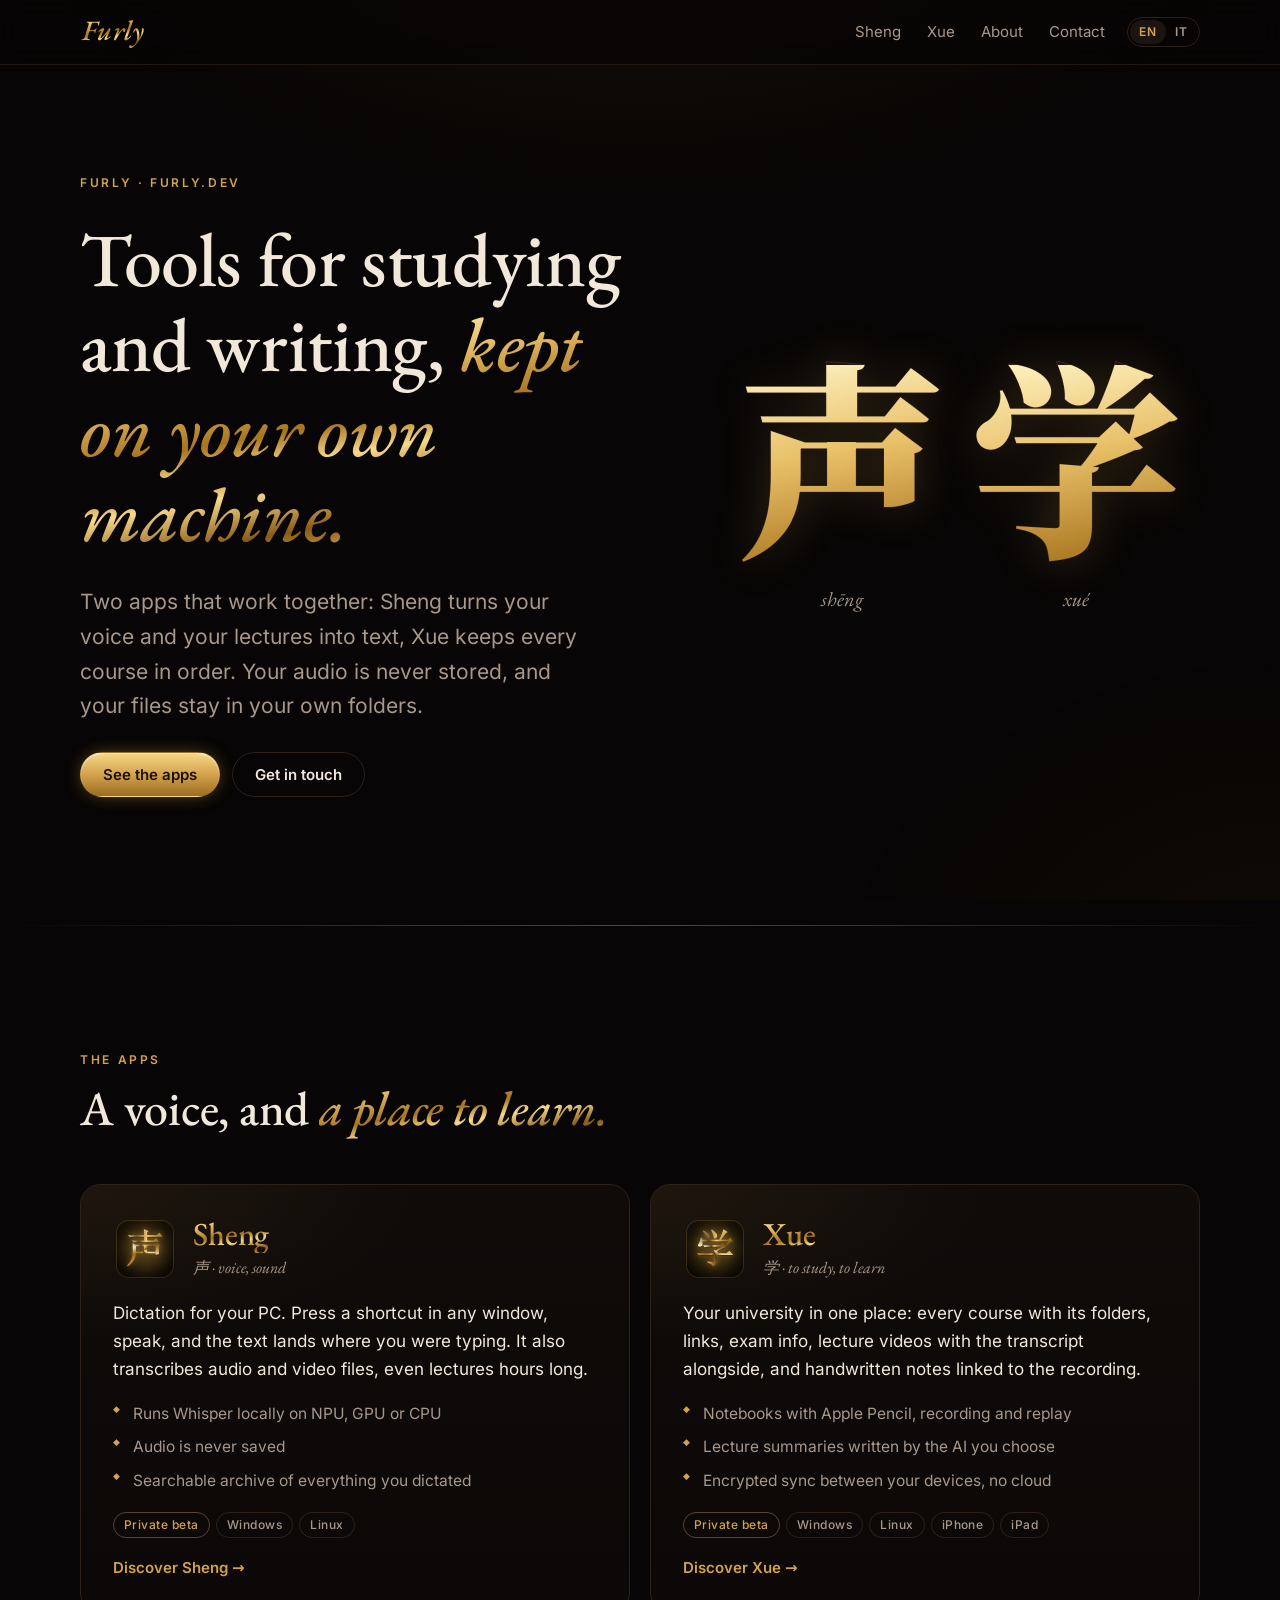
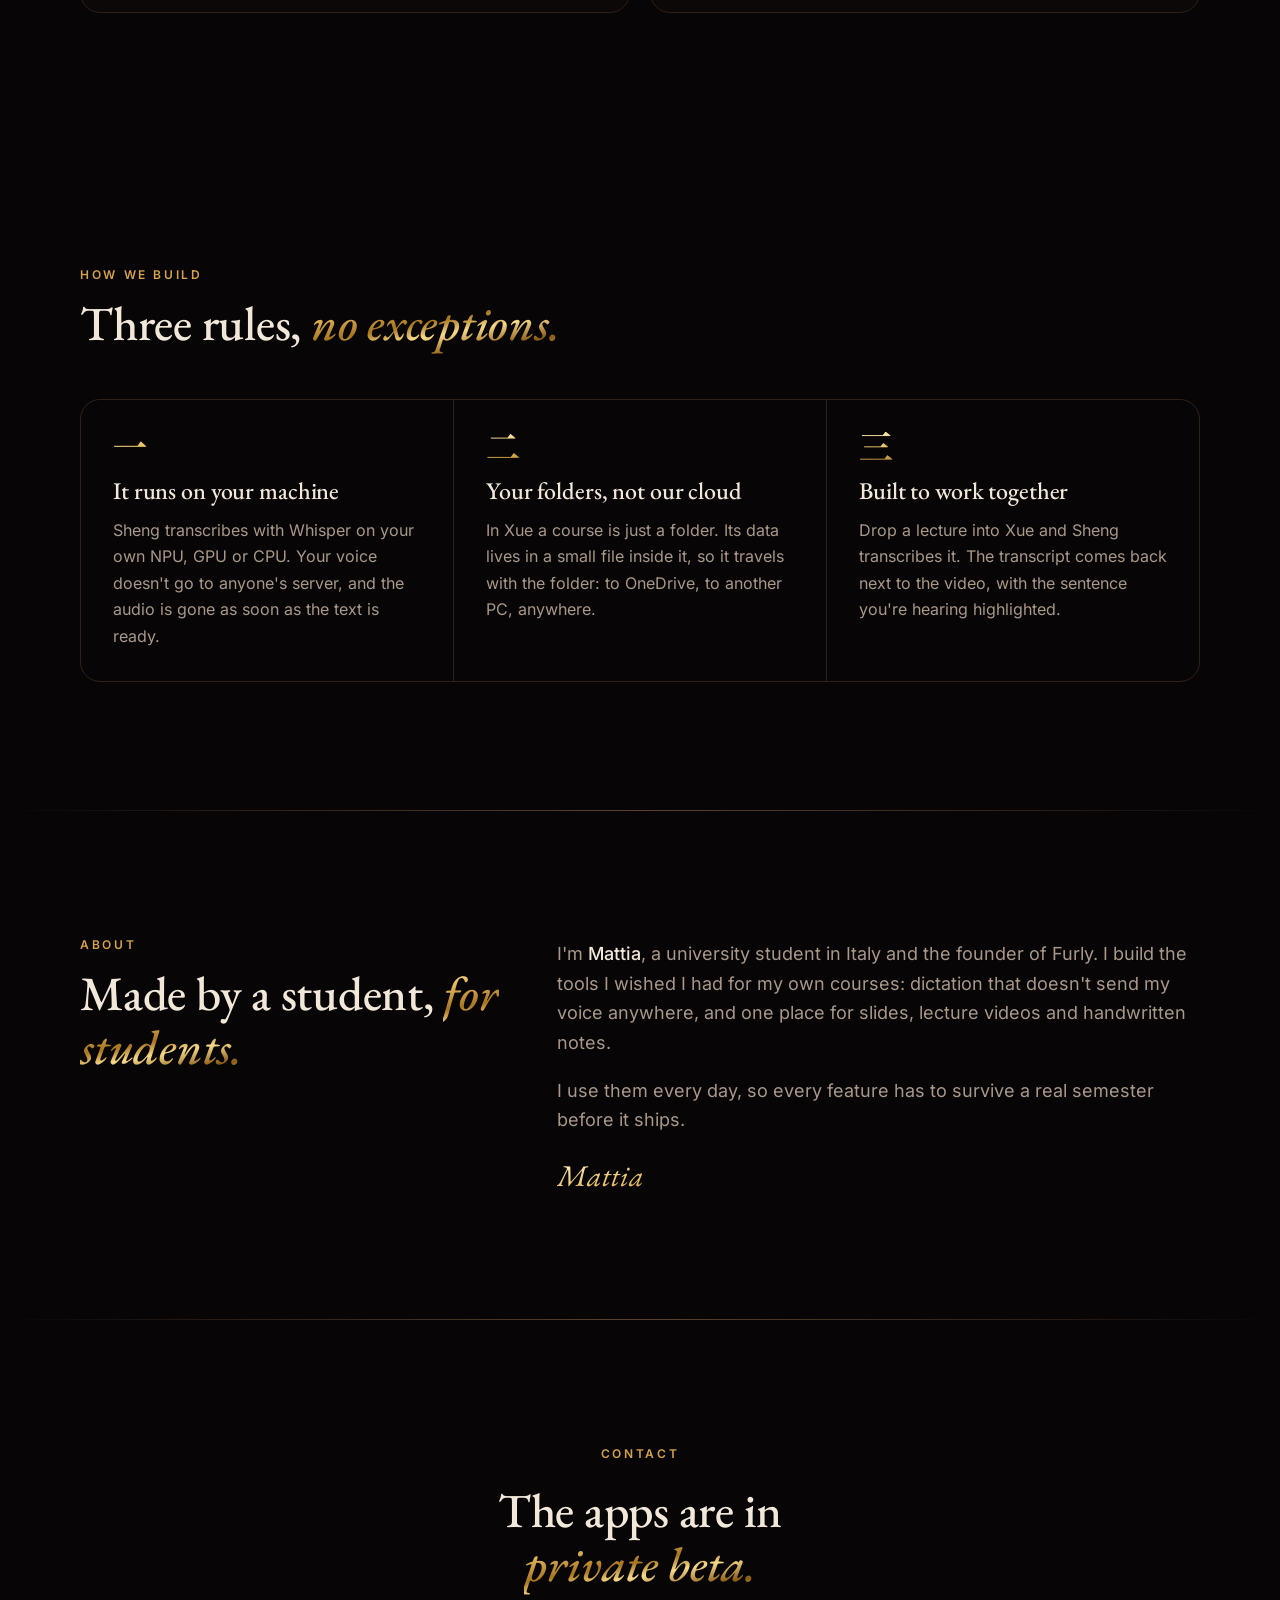
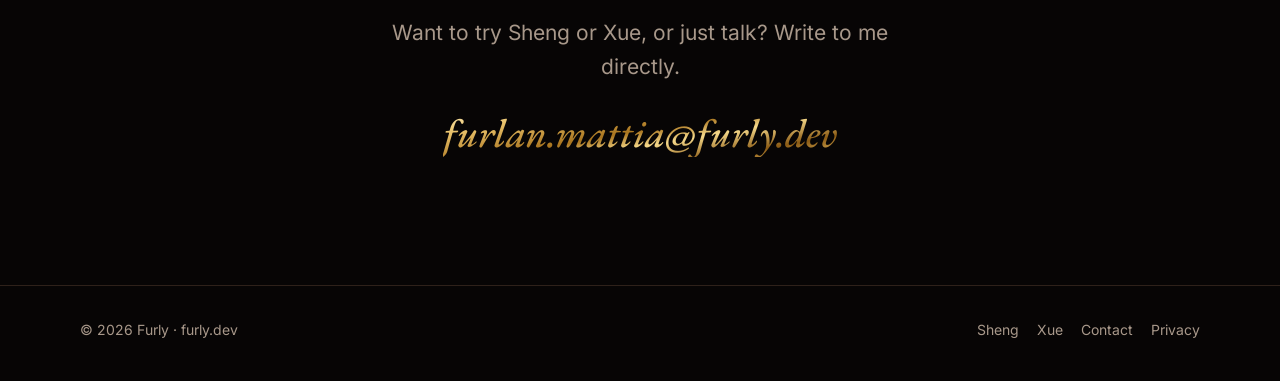
==== commit ce549738: "Indirizzo di contatto: furlan.mattia@furly.dev" ====
--- a/index.html
+++ b/index.html
@@ -197,7 +197,7 @@
         <span lang="en">Want to try Sheng or Xue, or just talk? Write to me directly.</span>
         <span lang="it">Vuoi provare Sheng o Xue, o solo parlarne? Scrivimi direttamente.</span>
       </p>
-      <a class="mail gold" href="mailto:mattia@furly.dev">mattia@furly.dev</a>
+      <a class="mail gold" href="mailto:furlan.mattia@furly.dev">furlan.mattia@furly.dev</a>
     </div>
   </section>
 </main>
@@ -208,7 +208,7 @@
     <nav aria-label="Footer">
       <a href="/sheng/">Sheng</a>
       <a href="/xue/">Xue</a>
-      <a href="mailto:mattia@furly.dev"><span lang="en">Contact</span><span lang="it">Contatti</span></a>
+      <a href="mailto:furlan.mattia@furly.dev"><span lang="en">Contact</span><span lang="it">Contatti</span></a>
       <a href="/privacy/">Privacy</a>
     </nav>
   </div>
